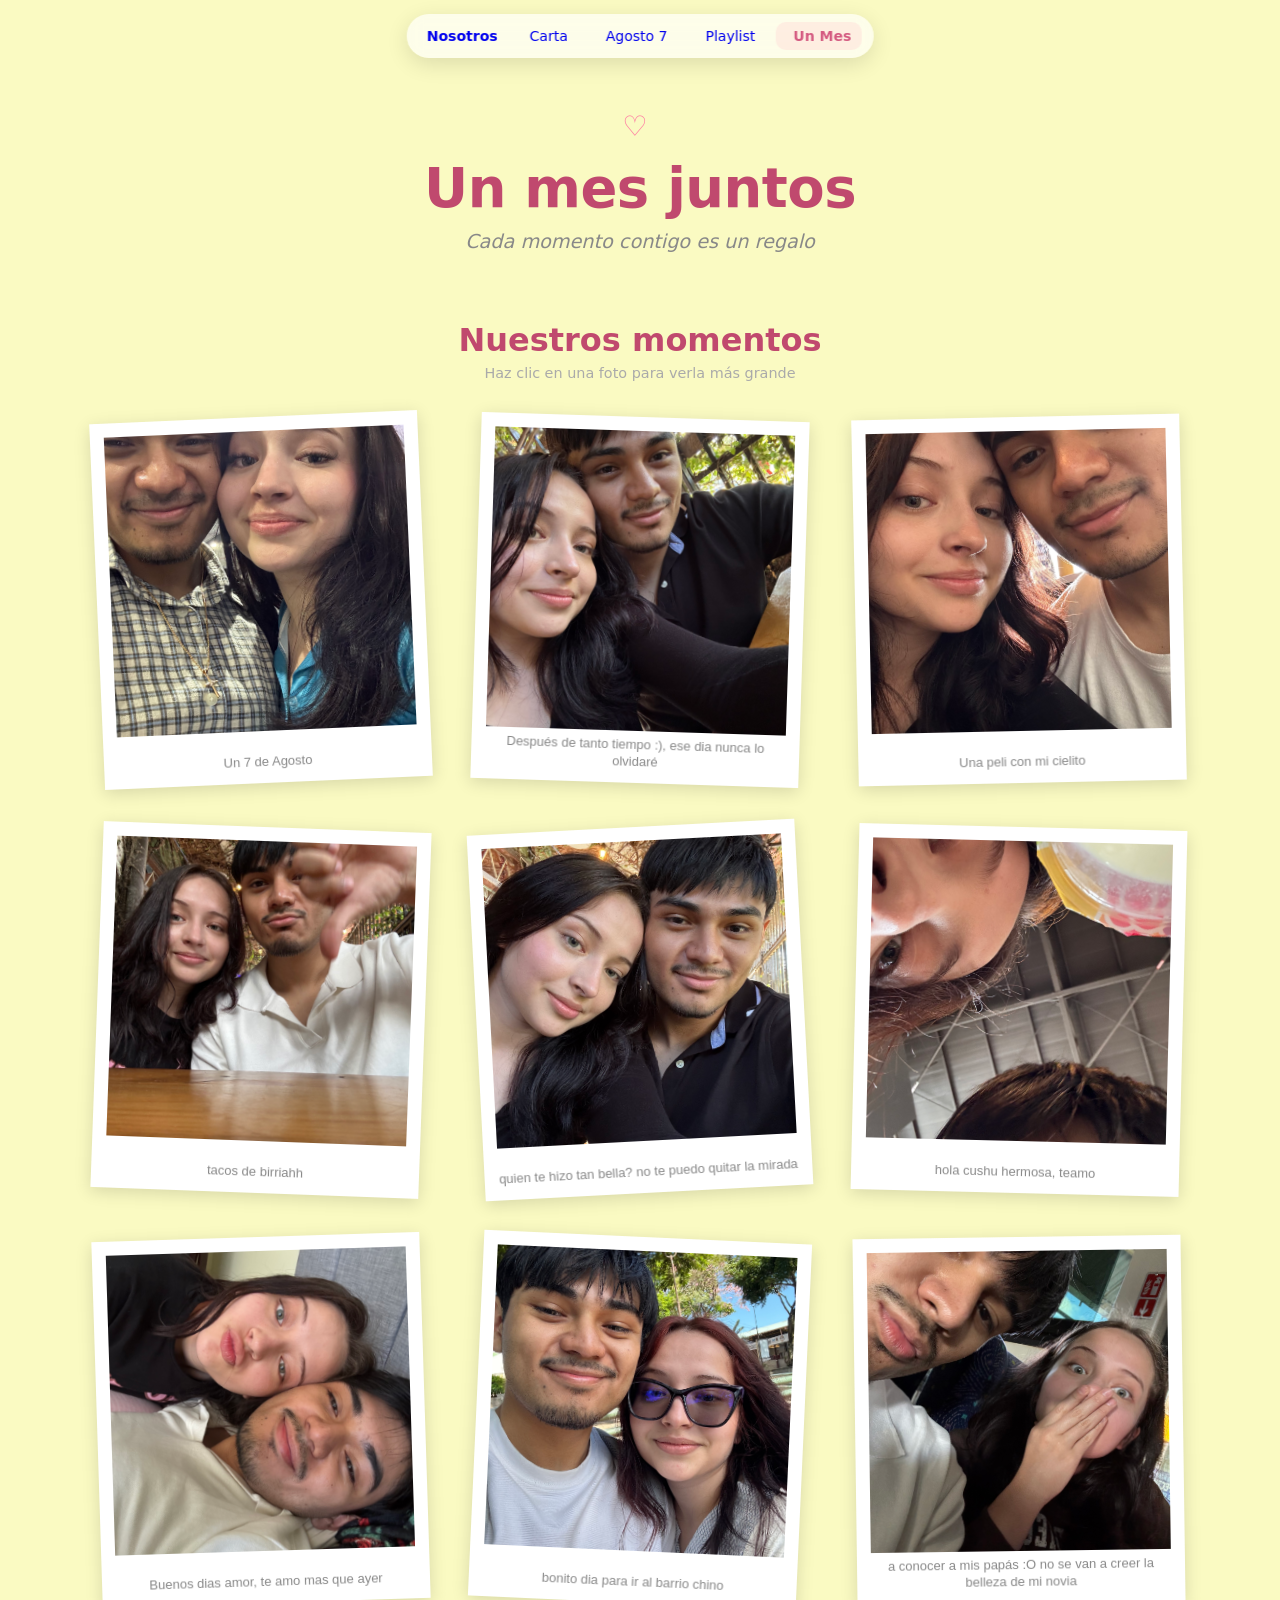
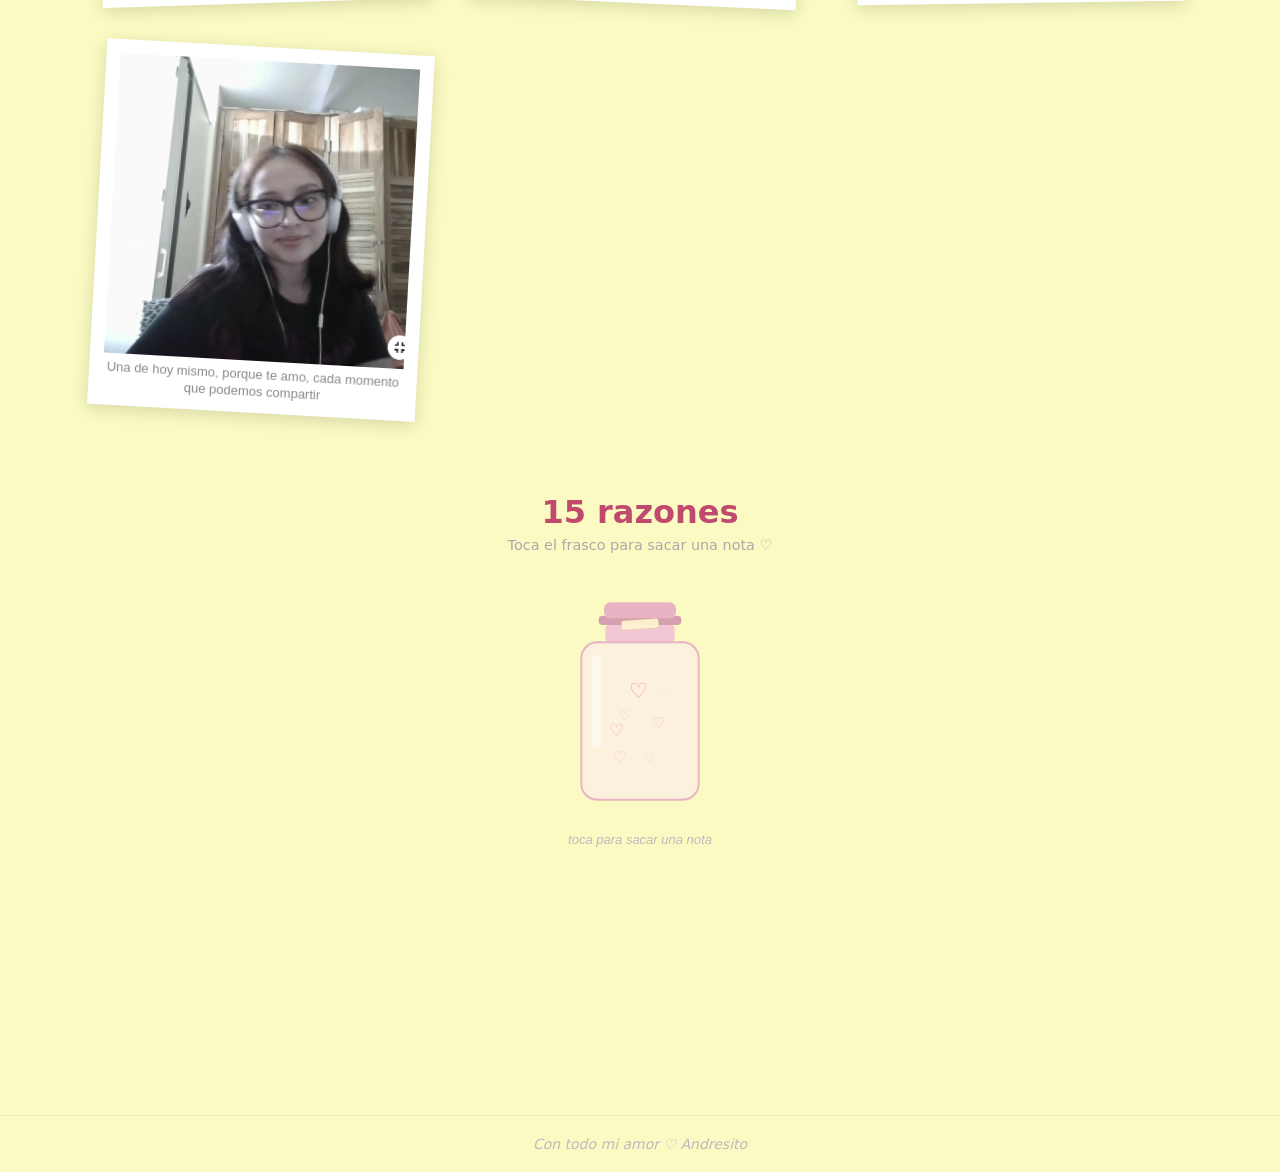
==== album.html @ d1716fb0 "Happy one month" ====
<!DOCTYPE html>
<html lang="es">
<head>
  <script src="https://kit.fontawesome.com/a14ae32021.js" crossorigin="anonymous"></script>
  <meta charset="utf-8">
  <meta name="viewport" content="width=device-width, initial-scale=1">
  <title>Un Mes · Nosotros</title>
  <link href="css/default.css" rel="stylesheet">
  <link href="css/album.css" rel="stylesheet">
</head>
<body>

<!-- Navbar (same glass pill as index.html) -->
<nav class="topnav" aria-label="Love links">
  <a class="brand" href="index.html">
    <i class="fas fa-heart"></i>
    <span class="brand-text">Nosotros</span>
  </a>
  <button class="nav-toggle" aria-label="Abrir menú" aria-expanded="false">☰</button>
  <ul class="nav-links" role="menu">
    <li role="none">
      <a role="menuitem" href="https://docs.google.com/document/d/11ZKETegjDiOccuPrBxApuABBQ1uY5K9P7KmQ5RQlVNw/preview" target="_blank" rel="noopener">
        <i class="fa-regular fa-file-lines"></i> Carta
      </a>
    </li>
    <li role="none">
      <a role="menuitem" href="https://drive.google.com/file/d/1nEUnfbxcU8Oq4KHRehW-aA0pn9-QDT-C/preview" target="_blank" rel="noopener">
        <i class="fas fa-images"></i> Agosto 7
      </a>
    </li>
    <li role="none">
      <a role="menuitem" href="https://open.spotify.com/playlist/6nXJjl27Y1pQsys7QLMxF7?si=19933b83b293488f" target="_blank" rel="noopener">
        <i class="fas fa-music"></i> Playlist
      </a>
    </li>
    <li role="none">
      <a role="menuitem" href="album.html" class="nav-current">
        <i class="fas fa-camera-retro"></i> Un Mes
      </a>
    </li>
  </ul>
</nav>

<!-- ===== Hero ===== -->
<header class="album-hero">
  <div class="hero-hearts" aria-hidden="true">♡</div>
  <h1 class="hero-title">Un mes juntos</h1>
  <p class="hero-sub">Cada momento contigo es un regalo</p>
</header>

<!-- ===== Photo Gallery ===== -->
<section class="gallery-section">
  <h2 class="section-title">Nuestros momentos</h2>
  <p class="section-hint">Haz clic en una foto para verla más grande</p>

  <div class="polaroid-grid" id="polaroidGrid">

    <!--
      CÓMO AGREGAR FOTOS:
      1. Crea una carpeta "photos/" en la raíz del proyecto.
      2. Sube tus fotos como photos/1.jpeg, photos/2.jpeg, etc.
      3. Cambia cada caption por el texto que quieras.
      Puedes quitar o duplicar bloques .polaroid según cuántas fotos tengas.
    -->

    <div class="polaroid" style="--rot: -2.5deg" data-index="0">
      <div class="polaroid-img-wrap">
        <img src="photos/1.jpeg" alt="Foto 1"
             onerror="this.closest('.polaroid').classList.add('empty')">
        <div class="photo-placeholder" aria-hidden="true">
          <i class="fas fa-camera-retro"></i>
        </div>
      </div>
      <p class="caption">Un 7 de Agosto</p>
    </div>

    <div class="polaroid" style="--rot: 1.8deg" data-index="1">
      <div class="polaroid-img-wrap">
        <img src="photos/2.jpeg" alt="Foto 2"
             onerror="this.closest('.polaroid').classList.add('empty')">
        <div class="photo-placeholder" aria-hidden="true">
          <i class="fas fa-camera-retro"></i>
        </div>
      </div>
      <p class="caption">Después de tanto tiempo :), ese dia nunca lo olvidaré</p>
    </div>

    <div class="polaroid" style="--rot: -1.2deg" data-index="2">
      <div class="polaroid-img-wrap">
        <img src="photos/3.jpeg" alt="Foto 3"
             onerror="this.closest('.polaroid').classList.add('empty')">
        <div class="photo-placeholder" aria-hidden="true">
          <i class="fas fa-camera-retro"></i>
        </div>
      </div>
      <p class="caption">Una peli con mi cielito</p>
    </div>

    <div class="polaroid" style="--rot: 2.1deg" data-index="3">
      <div class="polaroid-img-wrap">
        <img src="photos/4.jpeg" alt="Foto 4"
             onerror="this.closest('.polaroid').classList.add('empty')">
        <div class="photo-placeholder" aria-hidden="true">
          <i class="fas fa-camera-retro"></i>
        </div>
      </div>
      <p class="caption">tacos de birriahh</p>
    </div>

    <div class="polaroid" style="--rot: -3deg" data-index="4">
      <div class="polaroid-img-wrap">
        <img src="photos/5.jpeg" alt="Foto 5"
             onerror="this.closest('.polaroid').classList.add('empty')">
        <div class="photo-placeholder" aria-hidden="true">
          <i class="fas fa-camera-retro"></i>
        </div>
      </div>
      <p class="caption">quien te hizo tan bella? no te puedo quitar la mirada</p>
    </div>

    <div class="polaroid" style="--rot: 1.4deg" data-index="5">
      <div class="polaroid-img-wrap">
        <img src="photos/6.jpeg" alt="Foto 6"
             onerror="this.closest('.polaroid').classList.add('empty')">
        <div class="photo-placeholder" aria-hidden="true">
          <i class="fas fa-camera-retro"></i>
        </div>
      </div>
      <p class="caption">hola cushu hermosa, teamo</p>
    </div>

    <div class="polaroid" style="--rot: -1.8deg" data-index="6">
      <div class="polaroid-img-wrap">
        <img src="photos/7.jpeg" alt="Foto 7"
             onerror="this.closest('.polaroid').classList.add('empty')">
        <div class="photo-placeholder" aria-hidden="true">
          <i class="fas fa-camera-retro"></i>
        </div>
      </div>
      <p class="caption">Buenos dias amor, te amo mas que ayer</p>
    </div>

    <div class="polaroid" style="--rot: 2.6deg" data-index="7">
      <div class="polaroid-img-wrap">
        <img src="photos/8.jpeg" alt="Foto 8"
             onerror="this.closest('.polaroid').classList.add('empty')">
        <div class="photo-placeholder" aria-hidden="true">
          <i class="fas fa-camera-retro"></i>
        </div>
      </div>
      <p class="caption">bonito dia para ir al barrio chino</p>
    </div>

    <div class="polaroid" style="--rot: -0.8deg" data-index="8">
      <div class="polaroid-img-wrap">
        <img src="photos/9.jpeg" alt="Foto 9"
             onerror="this.closest('.polaroid').classList.add('empty')">
        <div class="photo-placeholder" aria-hidden="true">
          <i class="fas fa-camera-retro"></i>
        </div>
      </div>
      <p class="caption">a conocer a mis papás :O no se van a creer la belleza de mi novia</p>
    </div>

    <div class="polaroid" style="--rot: 3.2deg" data-index="9">
      <div class="polaroid-img-wrap">
        <img src="photos/10.PNG" alt="Foto 10"
             onerror="this.closest('.polaroid').classList.add('empty')">
        <div class="photo-placeholder" aria-hidden="true">
          <i class="fas fa-camera-retro"></i>
        </div>
      </div>
      <p class="caption">Una de hoy mismo, porque te amo, cada momento que podemos compartir</p>
    </div>

  </div>
</section>

<!-- ===== Lightbox ===== -->
<div id="lightbox" class="lightbox" role="dialog" aria-modal="true" aria-label="Foto ampliada">
  <button class="lb-close" id="lbClose" aria-label="Cerrar">&times;</button>
  <button class="lb-prev"  id="lbPrev"  aria-label="Anterior">&#8249;</button>
  <button class="lb-next"  id="lbNext"  aria-label="Siguiente">&#8250;</button>
  <div class="lb-inner">
    <img id="lbImg" src="" alt="">
    <p  id="lbCaption" class="lb-caption"></p>
  </div>
</div>

<!-- ===== Jar of Reasons ===== -->
<section class="jar-section">
  <h2 class="section-title">15 razones</h2>
  <p class="section-hint">Toca el frasco para sacar una nota ♡</p>

  <div class="jar-wrap">

    <!-- Clickable mason jar -->
    <button class="jar-btn" id="jarBtn" aria-label="Sacar una nota del frasco">
      <svg class="jar-svg" viewBox="0 0 120 175" xmlns="http://www.w3.org/2000/svg" aria-hidden="true">
        <!-- lid ring -->
        <rect x="29" y="20" width="62" height="7" rx="3" fill="#d4a0b0"/>
        <!-- lid cap -->
        <rect x="33" y="10" width="54" height="12" rx="5" fill="#e8b4c3"/>
        <!-- neck -->
        <rect x="34" y="27" width="52" height="13" rx="3" fill="#f2c6d3"/>
        <!-- jar body -->
        <rect x="16" y="40" width="88" height="118" rx="12" fill="rgba(255,235,245,0.55)" stroke="#e8b4c3" stroke-width="1.5"/>
        <!-- glass shine left -->
        <rect x="24" y="50" width="7" height="70" rx="3.5" fill="rgba(255,255,255,0.45)"/>
        <!-- hearts inside -->
        <text x="52" y="82"  font-size="16" fill="#ff7aa2" opacity="0.75">♡</text>
        <text x="69" y="104" font-size="11" fill="#ff9dbf" opacity="0.65">♡</text>
        <text x="37" y="110" font-size="13" fill="#ff7aa2" opacity="0.55">♡</text>
        <text x="63" y="130" font-size="9"  fill="#ffb3cc" opacity="0.70">♡</text>
        <text x="44" y="98"  font-size="10" fill="#ff9dbf" opacity="0.60">♡</text>
        <text x="76" y="82"  font-size="8"  fill="#ffcce0" opacity="0.70">♡</text>
        <text x="40" y="130" font-size="11" fill="#ff9dbf" opacity="0.55">♡</text>
        <!-- paper note tab peeking out from lid -->
        <rect x="46" y="23" width="28" height="7" rx="2"
              fill="rgba(255,248,210,0.9)" stroke="rgba(200,180,100,0.3)" stroke-width="0.5"
              transform="rotate(-4 60 26)"/>
      </svg>
      <span class="jar-hint">toca para sacar una nota</span>
    </button>

    <!-- Note display area -->
    <div class="note-area" id="noteArea" aria-live="polite">
      <div class="note-card" id="noteCard">
        <span class="note-fold" aria-hidden="true"></span>
        <p class="note-text" id="noteText"></p>
        <span class="note-counter" id="noteCounter"></span>
      </div>
    </div>

  </div><!-- .jar-wrap -->
</section>

<!-- ===== Footer ===== -->
<footer class="album-footer">
  <span>Con todo mi amor ♡ Andresito</span>
</footer>

<script src="js/jquery.js"></script>
<script src="js/album.js"></script>

<script>
  /* Navbar toggle — same pattern as index.html */
  (function () {
    var nav = document.querySelector('.topnav');
    var btn = nav && nav.querySelector('.nav-toggle');
    if (!nav || !btn) return;
    function close() { nav.classList.remove('open'); btn.setAttribute('aria-expanded', 'false'); }
    function toggle() { var o = nav.classList.toggle('open'); btn.setAttribute('aria-expanded', o ? 'true' : 'false'); }
    btn.addEventListener('click', function (e) { e.stopPropagation(); toggle(); });
    document.addEventListener('click', function (e) { if (!nav.contains(e.target)) close(); });
    document.addEventListener('keydown', function (e) { if (e.key === 'Escape') close(); });
  })();
</script>

</body>
</html>
---- css/default.css ----
﻿body{margin:0;padding:0;background:rgb(250, 250, 194);font-size:12px;overflow:auto}
#mainDiv{width:100%;height:100%}
#loveHeart{float:left;width:670px;height:625px}
#garden{width:100%;height:100%}
#elapseClock{text-align:right;font-size:18px;margin-top:10px;margin-bottom:10px}
#words{font-family:"sans-serif";width:500px;font-size:24px;color:#666}
#messages{display:none;text-align: center;font-size: 30px}
#elapseClock .digit{font-family:"digit";font-size:40px;text-align: center;}
#loveu{padding:5px;font-size:22px;margin-top:80px;margin-right:120px;text-align:right;display:none}
#loveu .signature{margin-top:10px;font-size:20px;font-style:italic}
#clickSound{display:none}
#code{float:left;width:440px;height:400px;color:#333;font-family:"Consolas","Monaco","Bitstream Vera Sans Mono","Courier New","sans-serif";font-size:12px}
#code .string{color:#2a36ff}
#code .keyword{color:#7f0055;font-weight:bold}
#code .placeholder{margin-left:15px}#code .space{margin-left:7px}
#code .comments{color:#3f7f5f}
#copyright{margin-top:10px;text-align:center;width:100%;color:#666}
#errorMsg{width:100%;text-align:center;font-size:24px;position:absolute;top:100px;left:0}
#copyright a{color:#666}
#icon{font-size: 48px;color: rgb(250, 92, 92);margin: 50 px; align-content: center;}
#heartspan{align-content: center;text-align: center;margin: 20px;}
/* Glass top navbar */
.topnav{
  position: fixed; top: 14px; left: 50%; transform: translateX(-50%);
  display: flex; align-items: center; gap: 14px;
  background: rgba(255,255,255,0.65); backdrop-filter: blur(8px);
  border-radius: 999px; padding: 8px 12px;
  box-shadow: 0 6px 22px rgba(0,0,0,.12);
  z-index: 3000;
  font-family: system-ui,-apple-system,Segoe UI,Roboto,sans-serif;
}
.topnav .brand{ display:flex; align-items:center; gap:8px; text-decoration:none; }
.topnav .brand i{ font-size: 16px; }
.topnav .brand-text{ font-weight: 600; font-size: 14px; }

/* Links */
.topnav .nav-links{ list-style:none; margin:0; padding:0; display:flex; gap:10px; }
.topnav .nav-links a{
  display:flex; align-items:center; gap:8px;
  text-decoration:none; padding:6px 10px; border-radius:10px; font-size:14px;
}
.topnav .nav-links a:hover{ background: rgba(0,0,0,.06); }

/* Toggle (mobile) */
.topnav .nav-toggle{
  display:none; border:0; background:transparent; font-size:18px; cursor:pointer;
}

/* Small screens: collapse */
@media (max-width: 560px){
  .topnav{ left:auto; right: 14px; transform:none; }
  .topnav .nav-toggle{ display:block; }
  .topnav .nav-links{
    display:none; position:absolute; top:46px; right:0;
    flex-direction:column; background:rgba(255,255,255,.97); backdrop-filter: blur(8px);
    padding:8px; border-radius:14px; box-shadow:0 16px 32px rgba(0,0,0,.18); min-width: 180px;
  }
  .topnav.open .nav-links{ display:flex; }
}

/* Safe areas */
@supports(padding:max(0px)){
  .topnav{ top:max(14px, env(safe-area-inset-top)); }
}

/* Scavenger Hunt button */
#scavengerHunt {
  text-align: center;
  margin-top: 20px;
}

.hunt-btn {
  background: #ff7aa2;
  border: none;
  border-radius: 999px;
  padding: 10px 22px;
  color: #fff;
  font-size: 16px;
  cursor: pointer;
  box-shadow: 0 4px 10px rgba(0,0,0,0.15);
  transition: transform 0.1s ease, box-shadow 0.1s ease, background 0.2s;
}

.hunt-btn:hover {
  transform: translateY(-1px);
  background: #ff5c8c;
  box-shadow: 0 6px 14px rgba(0,0,0,0.2);
}

/* Modal overlay */
.hunt-modal {
  display: none;          /* hidden by default */
  position: fixed;
  z-index: 9999;
  inset: 0;
  background: rgba(0, 0, 0, 0.5);
}

/* Modal box */
.hunt-modal-content {
  background: #fff7fb;
  border-radius: 16px;
  max-width: 400px;
  padding: 20px 24px 24px;
  margin: 10% auto;
  box-shadow: 0 8px 25px rgba(0,0,0,0.25);
  text-align: center;
  position: relative;
}

/* Close (X) */
.hunt-close {
  position: absolute;
  right: 14px;
  top: 8px;
  font-size: 24px;
  cursor: pointer;
}

/* Input + error */
#huntCodeInput {
  width: 70%;
  padding: 8px 10px;
  margin: 10px 0 14px;
  border-radius: 999px;
  border: 1px solid #ffb6d6;
  text-align: center;
  font-size: 16px;
}

.hunt-error {
  color: #e63946;
  font-size: 13px;
  min-height: 1em;
}
---- css/album.css ----
/* =========================================================
   album.css — styles for album.html (Un Mes page)
   Keeps default.css untouched.
   ========================================================= */

/* ── Base ─────────────────────────────────────────────── */
body {
  background: rgb(250, 250, 194);
  min-height: 100vh;
  font-family: system-ui, -apple-system, "Segoe UI", Roboto, sans-serif;
  color: #444;
}

/* ── Nav tweak: active link ───────────────────────────── */
.topnav .nav-links .nav-current {
  background: rgba(255, 122, 162, 0.12);
  color: #d45a80;
  font-weight: 600;
}

/* ── Hero ─────────────────────────────────────────────── */
.album-hero {
  text-align: center;
  padding: 110px 20px 48px;
  position: relative;
}

.hero-hearts {
  font-size: 28px;
  color: #ff7aa2;
  letter-spacing: 10px;
  margin-bottom: 14px;
  animation: pulse-hearts 2.4s ease-in-out infinite;
}

@keyframes pulse-hearts {
  0%, 100% { opacity: 1;   transform: scale(1);    }
  50%       { opacity: 0.6; transform: scale(1.08); }
}

.hero-title {
  font-size: clamp(2rem, 6vw, 3.4rem);
  font-weight: 700;
  color: #c0496e;
  margin: 0 0 10px;
  letter-spacing: -0.5px;
}

.hero-sub {
  font-size: clamp(0.95rem, 2.5vw, 1.2rem);
  color: #888;
  margin: 0;
  font-style: italic;
}

/* ── Shared section helpers ───────────────────────────── */
.section-title {
  text-align: center;
  font-size: clamp(1.4rem, 4vw, 2rem);
  font-weight: 700;
  color: #c0496e;
  margin: 0 0 6px;
}

.section-hint {
  text-align: center;
  font-size: 0.9rem;
  color: #aaa;
  margin: 0 0 36px;
}

/* ── Gallery section ──────────────────────────────────── */
.gallery-section {
  max-width: 1100px;
  margin: 0 auto;
  padding: 20px 24px 60px;
}

/* ── Polaroid grid ────────────────────────────────────── */
.polaroid-grid {
  display: grid;
  grid-template-columns: repeat(auto-fill, minmax(260px, 1fr));
  gap: 44px 36px;
  justify-items: center;
}

/* ── Single polaroid ──────────────────────────────────── */
.polaroid {
  background: #fff;
  padding: 14px 14px 52px;
  box-shadow: 0 4px 16px rgba(0, 0, 0, 0.14);
  transform: rotate(var(--rot, 0deg));
  transition: transform 0.22s ease, box-shadow 0.22s ease;
  cursor: pointer;
  width: 100%;
  max-width: 300px;
  position: relative;
  will-change: transform;
}

.polaroid:hover {
  transform: rotate(0deg) scale(1.06);
  box-shadow: 0 10px 28px rgba(0, 0, 0, 0.22);
  z-index: 10;
}

/* Empty polaroid (photo not found) */
.polaroid.empty {
  cursor: default;
}
.polaroid.empty:hover {
  transform: rotate(var(--rot, 0deg));
  box-shadow: 0 4px 16px rgba(0, 0, 0, 0.14);
}

/* Image wrapper — square crop */
.polaroid-img-wrap {
  width: 100%;
  aspect-ratio: 1 / 1;
  overflow: hidden;
  background: #f9f0f5;
  position: relative;
}

.polaroid-img-wrap img {
  width: 100%;
  height: 100%;
  object-fit: cover;
  display: block;
}

/* Placeholder icon shown when image is missing */
.photo-placeholder {
  display: none;
  position: absolute;
  inset: 0;
  align-items: center;
  justify-content: center;
  color: #f0c0d0;
  font-size: 2.4rem;
}

.polaroid.empty .photo-placeholder {
  display: flex;
}

.polaroid.empty .polaroid-img-wrap img {
  display: none;
}

/* Caption strip */
.caption {
  text-align: center;
  margin: 0;
  padding-top: 10px;
  font-family: "Segoe UI", cursive, sans-serif;
  font-size: 13px;
  color: #888;
  line-height: 1.3;
  position: absolute;
  bottom: 12px;
  left: 12px;
  right: 12px;
}

/* ── Lightbox ─────────────────────────────────────────── */
.lightbox {
  display: none;
  position: fixed;
  inset: 0;
  background: rgba(0, 0, 0, 0.92);
  z-index: 9999;
  align-items: center;
  justify-content: center;
  flex-direction: column;
}

.lightbox.open {
  display: flex;
}

.lb-inner {
  display: flex;
  flex-direction: column;
  align-items: center;
  max-width: min(90vw, 880px);
  max-height: 85vh;
}

.lb-inner img {
  max-width: 100%;
  max-height: calc(85vh - 60px);
  object-fit: contain;
  border-radius: 4px;
  box-shadow: 0 8px 40px rgba(0, 0, 0, 0.6);
}

.lb-caption {
  color: rgba(255, 255, 255, 0.75);
  margin: 14px 0 0;
  font-size: 15px;
  font-style: italic;
  text-align: center;
}

/* Close / nav buttons */
.lb-close,
.lb-prev,
.lb-next {
  position: fixed;
  background: rgba(255, 255, 255, 0.12);
  border: none;
  color: #fff;
  cursor: pointer;
  border-radius: 50%;
  display: flex;
  align-items: center;
  justify-content: center;
  transition: background 0.15s;
}

.lb-close {
  top: 18px;
  right: 18px;
  width: 42px;
  height: 42px;
  font-size: 22px;
}

.lb-prev,
.lb-next {
  top: 50%;
  transform: translateY(-50%);
  width: 48px;
  height: 48px;
  font-size: 30px;
}

.lb-prev { left: 16px; }
.lb-next { right: 16px; }

.lb-close:hover,
.lb-prev:hover,
.lb-next:hover {
  background: rgba(255, 255, 255, 0.28);
}

/* ── Jar section ──────────────────────────────────────── */
.jar-section {
  padding: 20px 24px 80px;
  text-align: center;
}

.jar-wrap {
  display: flex;
  flex-direction: column;
  align-items: center;
  gap: 28px;
}

/* The jar itself is a <button> for accessibility */
.jar-btn {
  background: none;
  border: none;
  cursor: pointer;
  display: flex;
  flex-direction: column;
  align-items: center;
  gap: 10px;
  padding: 0;
  transition: transform 0.15s ease;
}

.jar-btn:hover .jar-svg {
  filter: drop-shadow(0 6px 16px rgba(200, 80, 120, 0.25));
}

.jar-btn:focus-visible {
  outline: 2px solid #ff7aa2;
  border-radius: 8px;
}

.jar-svg {
  width: 160px;
  height: auto;
  transition: filter 0.2s ease;
}

/* Shake animation triggered by JS */
.jar-btn.shake {
  animation: jar-shake 0.45s ease;
}

@keyframes jar-shake {
  0%, 100% { transform: rotate(0deg); }
  20%       { transform: rotate(-6deg); }
  40%       { transform: rotate(5deg); }
  60%       { transform: rotate(-4deg); }
  80%       { transform: rotate(3deg); }
}

.jar-hint {
  font-size: 13px;
  color: #bbb;
  font-style: italic;
}

/* ── Note card ────────────────────────────────────────── */
.note-area {
  min-height: 160px;
  display: flex;
  align-items: center;
  justify-content: center;
  width: 100%;
  max-width: 420px;
}

.note-card {
  background: #fffdf0;
  border-radius: 6px;
  padding: 28px 28px 22px;
  box-shadow: 0 4px 20px rgba(0, 0, 0, 0.1), 0 1px 4px rgba(0, 0, 0, 0.06);
  position: relative;
  width: 100%;
  /* start hidden */
  opacity: 0;
  transform: translateY(18px);
  transition: opacity 0.4s ease, transform 0.4s ease;
  pointer-events: none;
}

.note-card.visible {
  opacity: 1;
  transform: translateY(0);
  pointer-events: auto;
}

/* Folded top-left corner effect */
.note-fold {
  position: absolute;
  top: 0;
  left: 0;
  width: 0;
  height: 0;
  border-style: solid;
  border-width: 22px 22px 0 0;
  border-color: rgb(250, 250, 194) transparent transparent transparent;
  border-top-left-radius: 4px;
}

.note-text {
  font-size: clamp(1rem, 2.5vw, 1.15rem);
  color: #555;
  line-height: 1.65;
  margin: 0 0 16px;
  text-align: center;
  font-style: italic;
}

.note-counter {
  display: block;
  text-align: center;
  font-size: 12px;
  color: #ccc;
  letter-spacing: 0.5px;
}

/* ── Footer ───────────────────────────────────────────── */
.album-footer {
  text-align: center;
  padding: 20px;
  font-size: 14px;
  color: #bbb;
  font-style: italic;
  border-top: 1px solid rgba(0, 0, 0, 0.06);
}

/* ── Responsive ───────────────────────────────────────── */
@media (max-width: 560px) {
  .polaroid-grid {
    grid-template-columns: repeat(2, 1fr);
    gap: 28px 18px;
  }

  .polaroid {
    max-width: none;
    padding: 10px 10px 42px;
  }

  .lb-prev { left: 6px; }
  .lb-next { right: 6px; }

  .jar-svg { width: 130px; }
}

@media (max-width: 360px) {
  .polaroid-grid {
    grid-template-columns: 1fr;
  }
}
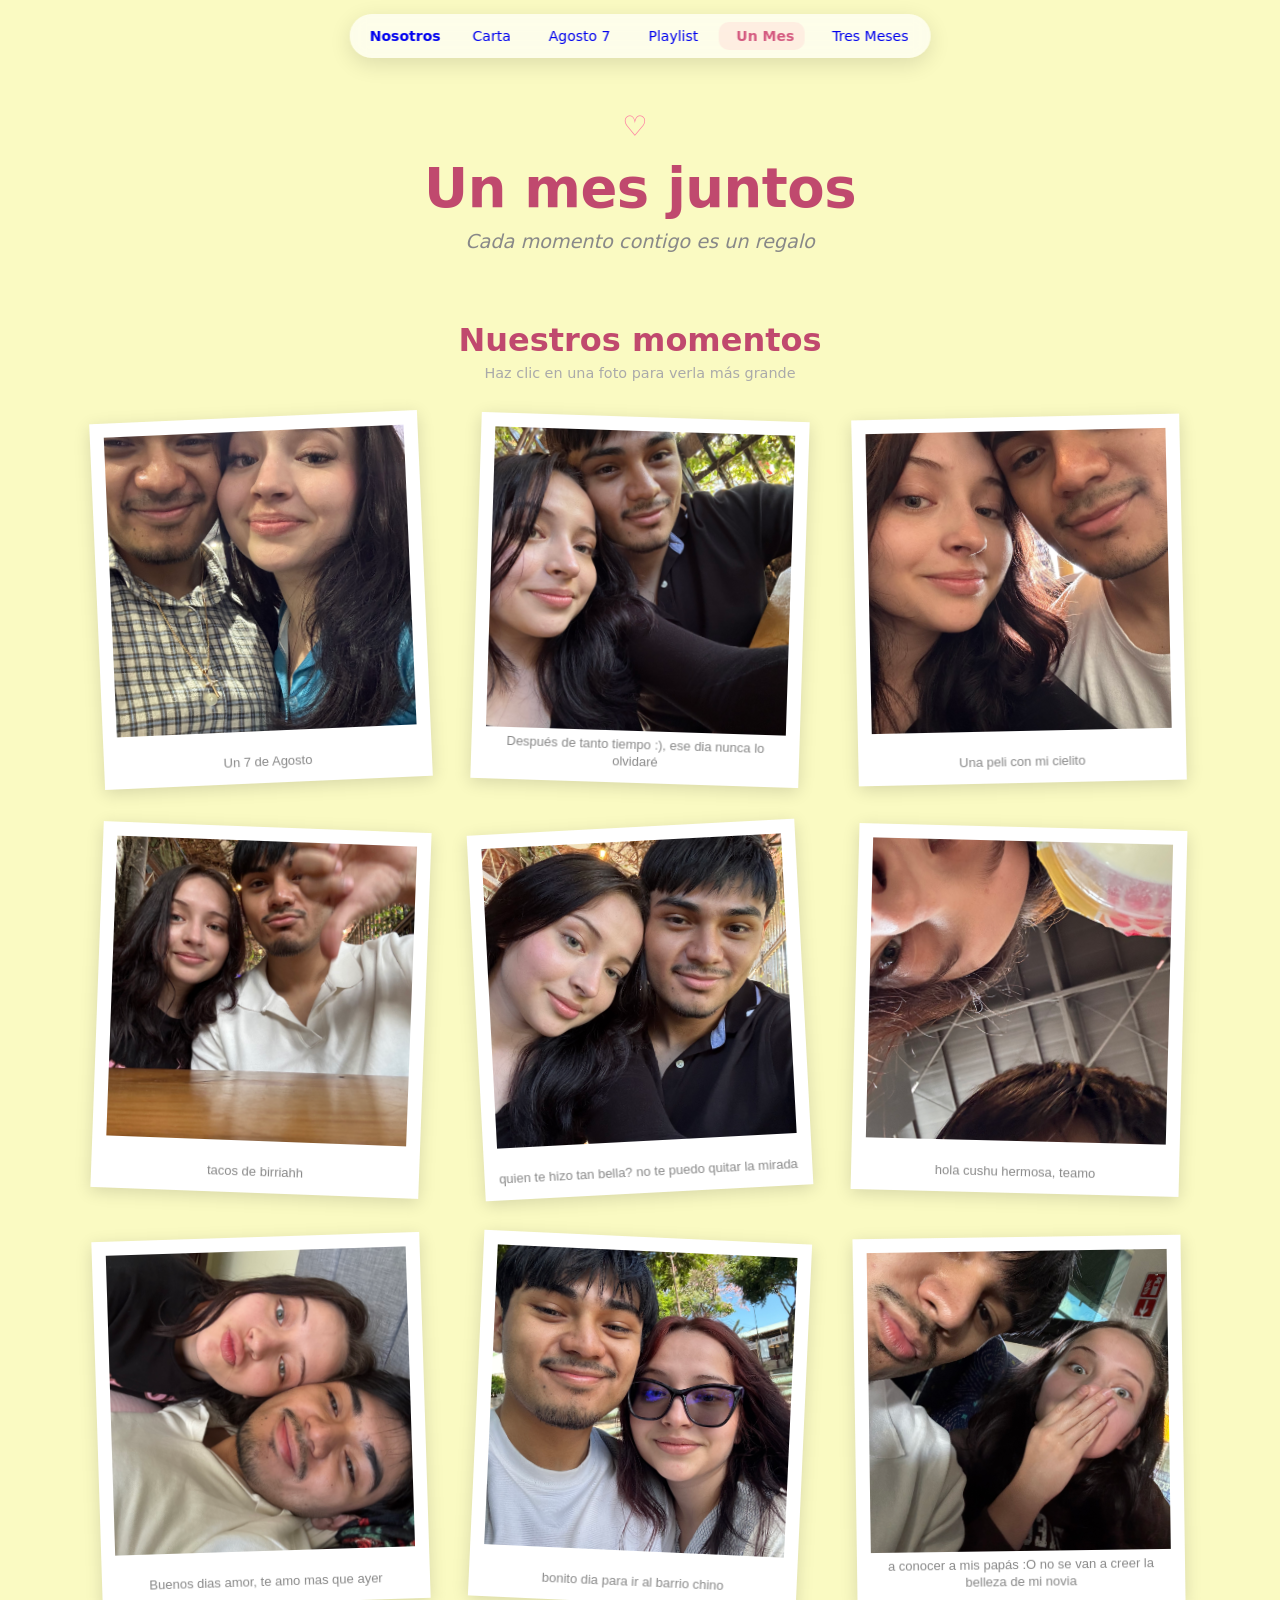
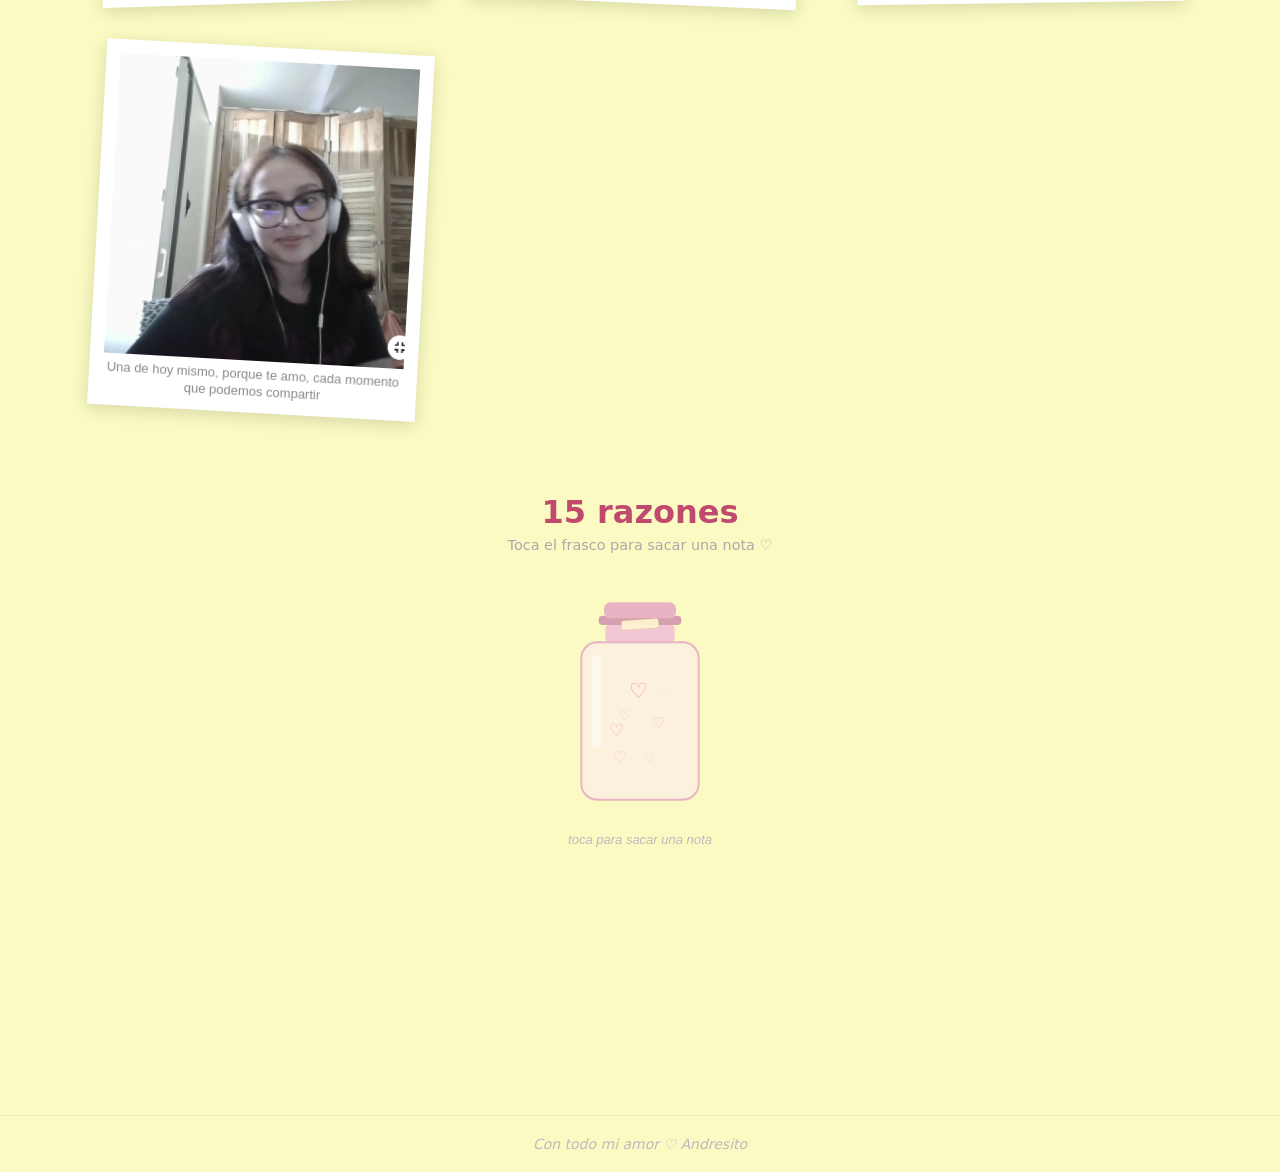
==== commit 8a1e48e1: "3 meses" ====
--- a/album.html
+++ b/album.html
@@ -36,6 +36,11 @@
     <li role="none">
       <a role="menuitem" href="album.html" class="nav-current">
         <i class="fas fa-camera-retro"></i> Un Mes
+      </a>
+    </li>
+    <li role="none">
+      <a role="menuitem" href="tres-meses.html">
+        <i class="fas fa-star"></i> Tres Meses
       </a>
     </li>
   </ul>
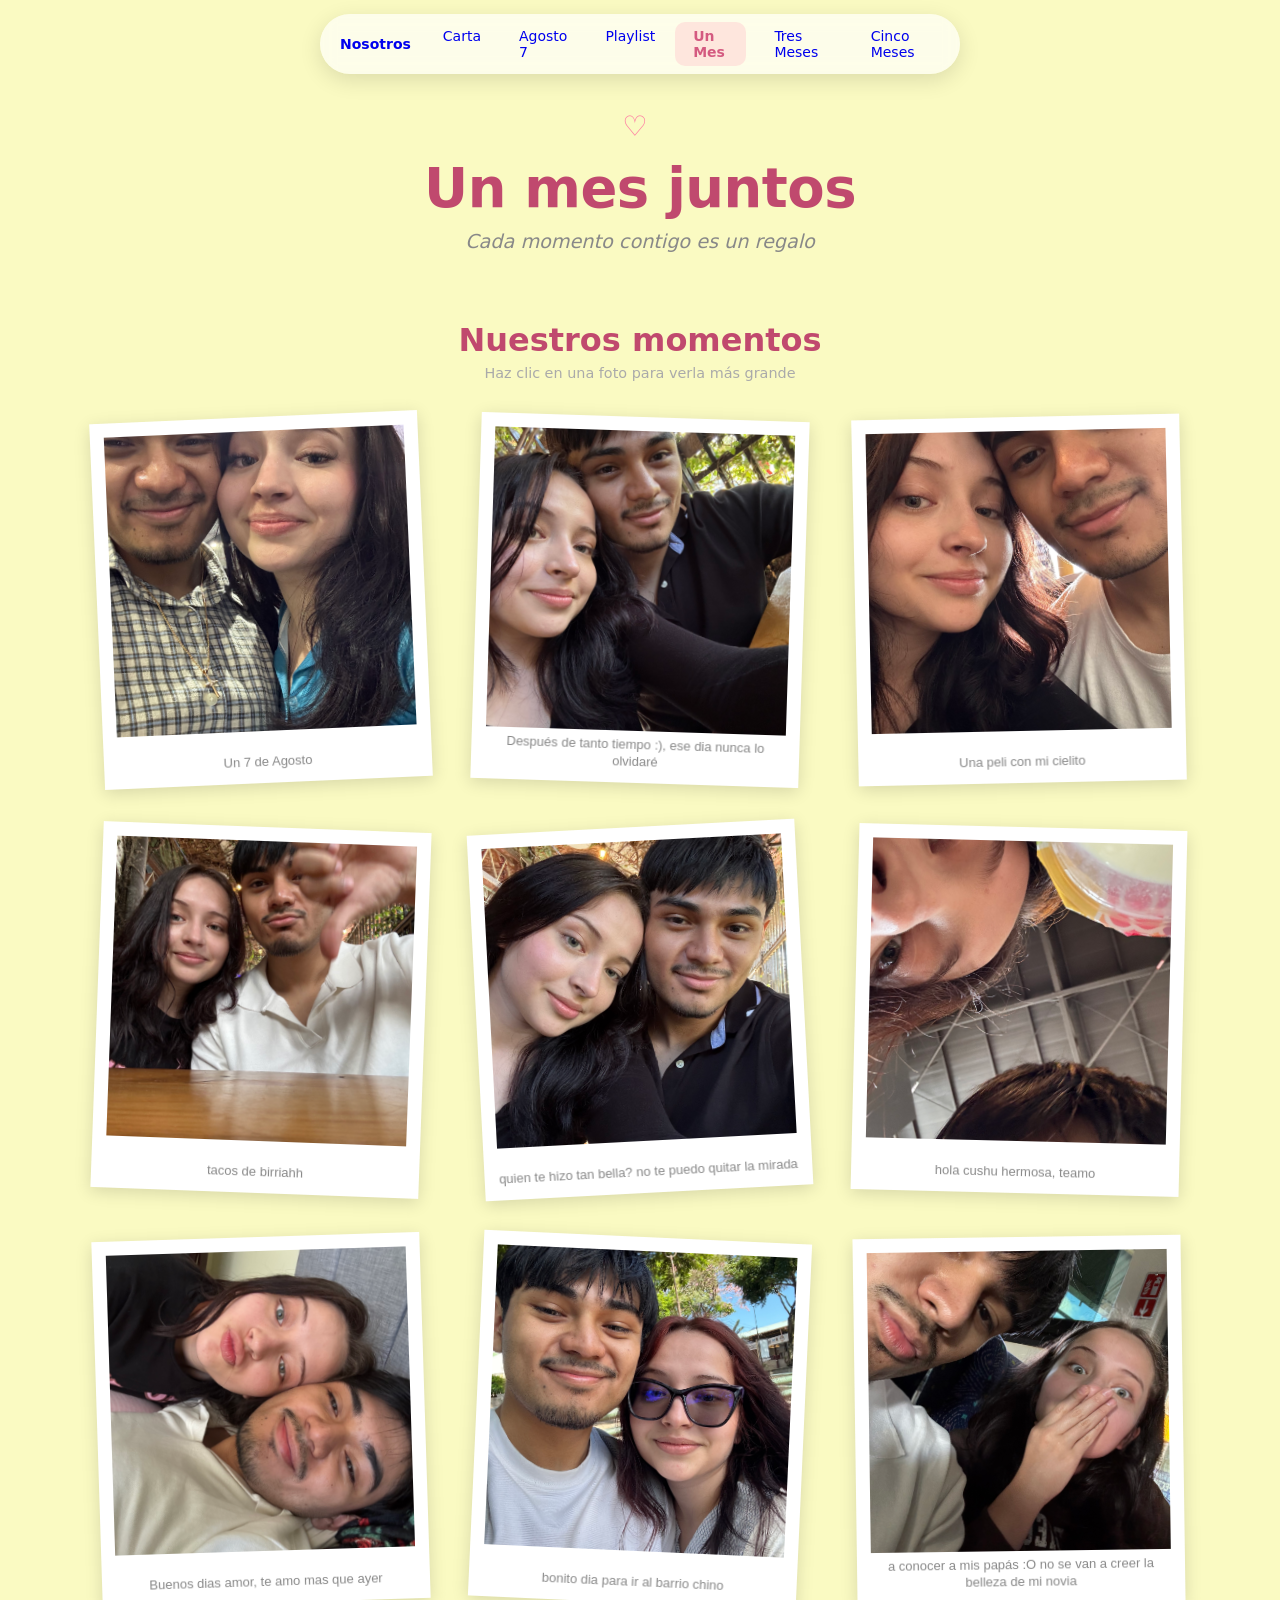
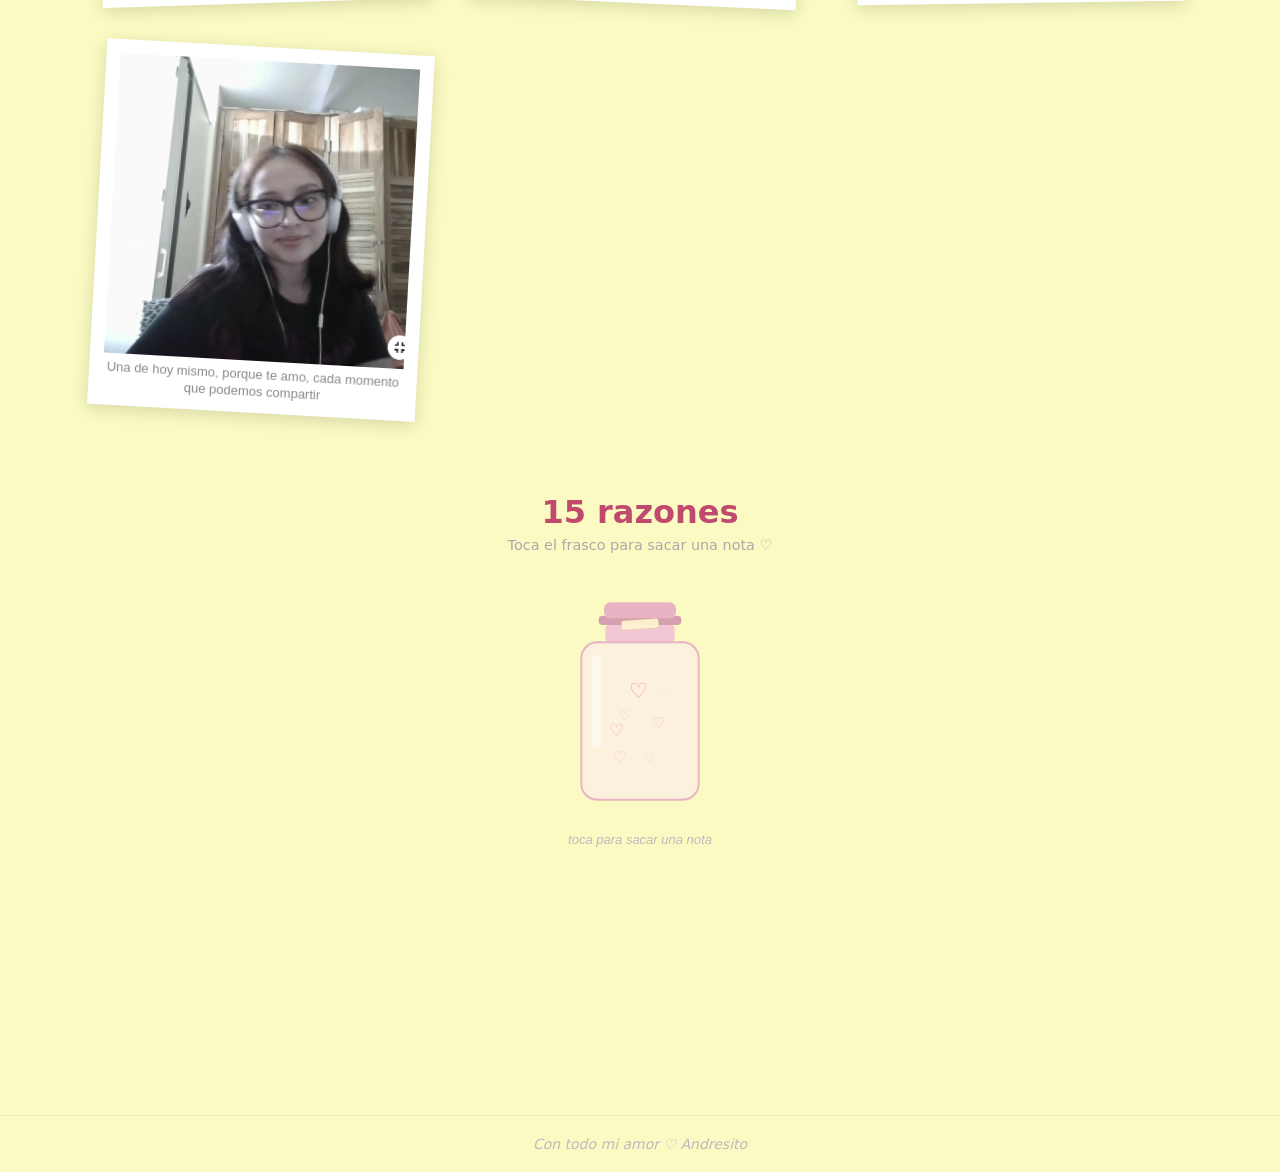
==== commit 6ca69b05: "5 mese" ====
--- a/album.html
+++ b/album.html
@@ -41,6 +41,11 @@
     <li role="none">
       <a role="menuitem" href="tres-meses.html">
         <i class="fas fa-star"></i> Tres Meses
+      </a>
+    </li>
+    <li role="none">
+      <a role="menuitem" href="cinco-meses.html">
+        <i class="fas fa-seedling"></i> Cinco Meses
       </a>
     </li>
   </ul>
--- a/css/default.css
+++ b/css/default.css
@@ -40,6 +40,7 @@
   text-decoration:none; padding:6px 10px; border-radius:10px; font-size:14px;
 }
 .topnav .nav-links a:hover{ background: rgba(0,0,0,.06); }
+.topnav .nav-links a.nav-current{ background: rgba(255,122,162,.18); font-weight:600; }
 
 /* Toggle (mobile) */
 .topnav .nav-toggle{
@@ -133,3 +134,52 @@
   font-size: 13px;
   min-height: 1em;
 }
+
+/* ── 5-month surprise (index) ─────────────────────────────── */
+#fiveBtn{
+  position: fixed; left: 16px; bottom: 16px; z-index: 4000;
+  display: inline-flex; align-items: center; gap: 8px;
+  background: #ff5c8c; color: #fff; border: 0;
+  border-radius: 999px; padding: 10px 18px; font-size: 15px;
+  cursor: pointer; box-shadow: 0 6px 16px rgba(200,60,110,.35);
+  font-family: system-ui,-apple-system,Segoe UI,Roboto,sans-serif;
+  animation: fiveBob 2.4s ease-in-out infinite;
+}
+#fiveBtn:hover{ background:#ff3d76; transform: translateY(-2px); }
+@keyframes fiveBob{ 0%,100%{ transform: translateY(0);} 50%{ transform: translateY(-4px);} }
+
+#fiveOverlay{
+  display:none; position: fixed; inset:0; z-index: 4100;
+  align-items:center; justify-content:center;
+  background: radial-gradient(ellipse at center, rgba(255,180,205,.5), rgba(190,80,120,.8));
+}
+#fiveOverlay.is-visible{ display:flex; }
+.five-card{
+  background: rgba(255,255,255,.92); border-radius: 20px;
+  padding: 28px 26px; max-width: 360px; text-align:center;
+  box-shadow: 0 18px 50px rgba(150,50,90,.4);
+  font-family: system-ui,-apple-system,Segoe UI,Roboto,sans-serif; color:#5b2a44;
+}
+.five-card h2{ margin: 0 0 8px; font-size: 24px; color:#d24d7e; }
+.five-card p{ margin: 0 0 18px; font-size: 15px; line-height:1.5; }
+.five-card .five-go{
+  display:inline-block; text-decoration:none; background:#ff5c8c; color:#fff;
+  padding: 10px 22px; border-radius: 999px; font-size: 15px;
+}
+.five-card .five-go:hover{ background:#ff3d76; }
+.five-card .five-skip{
+  display:block; margin-top:12px; background:transparent; border:0;
+  color:#8a3b5e; font-size:13px; cursor:pointer; text-decoration:underline;
+}
+
+#fivePetals{ position: fixed; inset:0; pointer-events:none; z-index:4200; overflow:hidden; }
+#fivePetals .petal{
+  position:absolute; top:-24px; width:12px; height:12px;
+  border-radius:12px 1px 12px 1px; opacity:.9;
+  animation: fivePetalFall linear forwards;
+}
+@keyframes fivePetalFall{
+  0%{ transform: translate(0,-24px) rotate(0); opacity:0; }
+  10%{ opacity:.95; }
+  100%{ transform: translate(var(--drift,0), 105vh) rotate(540deg); opacity:.9; }
+}
